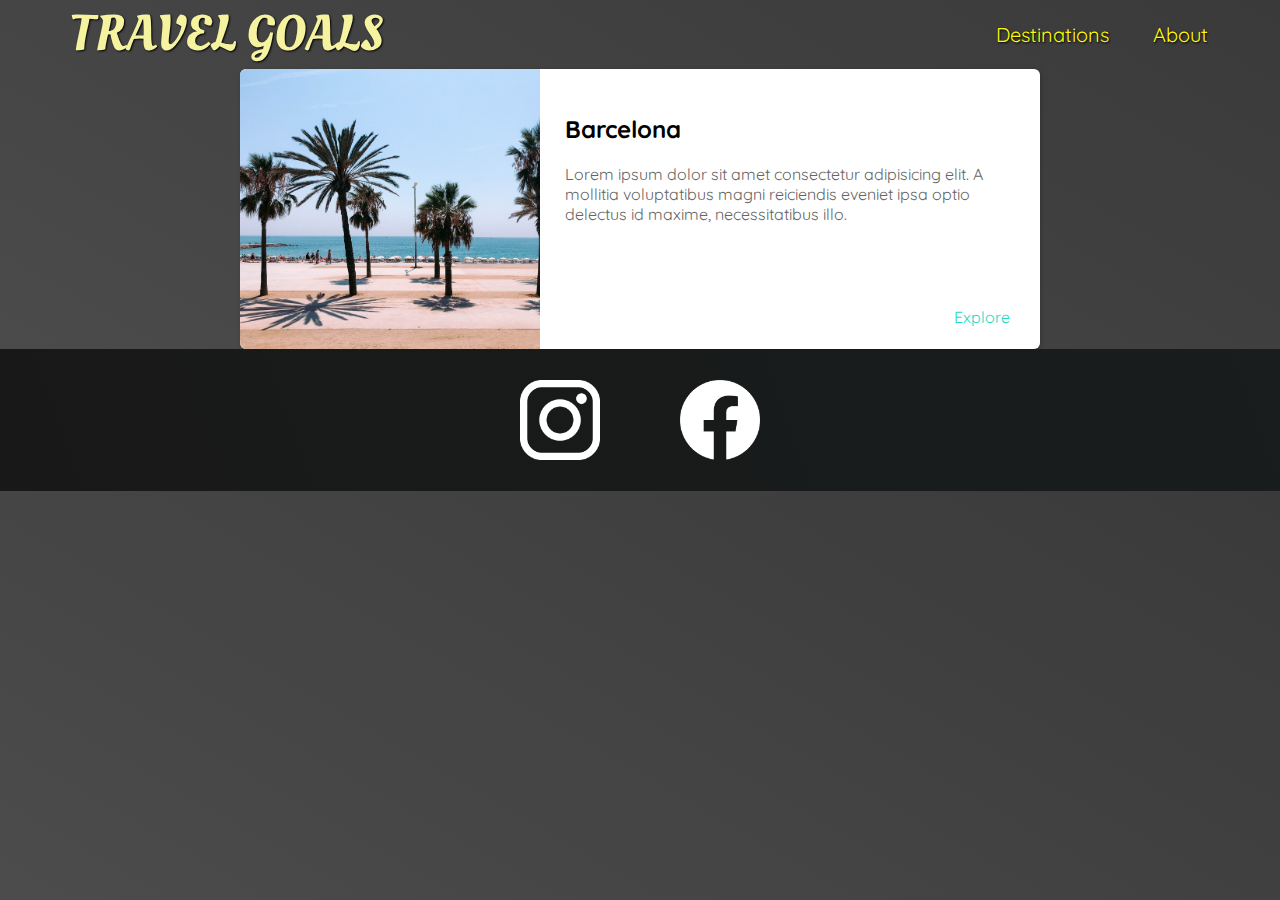
==== places.html @ e507346c "completed landing page" ====
<!DOCTYPE html>
<html lang="en">
  <head>
    <meta charset="UTF-8" />
    <link rel="stylesheet" href="shared.css"/>
    <link rel="stylesheet" href="places.css"/>
    <link
      href="https://fonts.googleapis.com/css2?family=Raleway:wght@700&family=Oleo+Script:wght@700&family=Quicksand:wght@300;500;700&display=swap"
      rel="stylesheet"
    />
    <title>Travel Goals</title>
  </head>
  <body>
    <header>
      <div id="page-logo">
        <a href="/index.html"> Travel Goals </a>
      </div>

      <nav>
        <ul>
          <li><a href="/places.html"> Destinations </a></li>
          <li><a href=""> About </a></li>
        </ul>
      </nav>
    </header>
    <main>
      <ul>
        <li>
          <img src="images/places/barcelona.jpg" alt="City of Barcelona" />
          <div class="item-content">
            
            <h2>Barcelona</h2>
            <p>
              Lorem ipsum dolor sit amet consectetur adipisicing elit. A
              mollitia voluptatibus magni reiciendis eveniet ipsa optio delectus
              id maxime, necessitatibus illo.
            </p>
            <div class="actions">
                <a href="https://en.wikipedia.org/wiki/Barcelona"> Explore</a>
              </div>
          </div>
          
        </li>
      </ul>
    </main>
    <footer>
      <ul>
        <li>
          <a href="https://www.instagram.com">
            <img src="/images/icons/insta.png" alt=" instagram Logo"
          /></a>
        </li>
        <li>
          <a href="https://www.facebook.com">
            <img src="/images/icons/facebook.png" alt=" facebook Logo"
          /></a>
        </li>
      </ul>
    </footer>
  </body>
</html>
---- shared.css ----
body {
    font-family: "Quicksand", sans-serif;
    margin: 0;
}

ul{
    list-style: none; 
    margin: 10;
    padding: 0;
   
}

header{
    display: flex;
    justify-content: space-between;
    align-items: center;
   
    position: absolute;
    width: 100%;
    box-sizing: content-box;
}
#page-logo a{
    padding: 10px ;
    font-family: "Oleo Script", sans-serif;
    color: rgb(245, 243, 160);
    font-size: 50px;
    text-decoration: none;
    text-transform: uppercase;
    text-shadow: 1px 1px 2px rgb(0, 0, 0);
    margin: 15px 60px;
    }

header ul{
    display: flex;
    margin: 15px 60px;
    
}

header li {
    margin-left: 20px;

}

header li a{
   
    text-decoration: none;
    color: rgb(255, 251, 0);
    font-size: 20px;
    padding: 12px;
    text-shadow: 1px 1px 2px rgba(0, 0, 0, 2);
}

header li a:hover{
    color: rgb(77, 77, 77);
    background-color: rgb(255, 251, 0);
    border-radius: 8px;
                                                                                   
}
footer{
    background: linear-gradient(70deg, rgb(24, 24, 24), rgb(25,29,29));
    padding: 15px;
}
footer ul{
    display: flex;
    justify-content: center;
   
}
footer li{
    width: 80px;
    height: 80px;
    margin: 0 40px;
    
   
}

footer img{
    width: 100%;
    height: 100%;
   
}
---- places.css ----
body{
    background: linear-gradient(30deg, rgb(77,77,77), rgb(58,58,58))
}

main li img{
    width: 300px;
    height: 280px ;
    object-fit:cover;
    
}
main ul{
    width: 800px;
    margin: 0 auto;
}

main li{
    display: flex;
    background-color: white;
    box-shadow: 1px 1px 4px rgb(0,0,0,0.2);
    border-radius: 6px;
    overflow:hidden;


}

header{
    position: static;
}

.item-content{
    padding: 25px;
}
.item-content p{
    color: rgb(101, 101, 101);
}

.actions{
    height: 40%;
   display: flex; 
   justify-content: flex-end;
   align-items:end;
}

.actions a{
    text-decoration: none;
    color: rgb(27, 217, 195);
    padding: 5px;
    border-radius:6px ;
}

.actions a:hover{
    background-color: rgb(210, 249, 249);
}
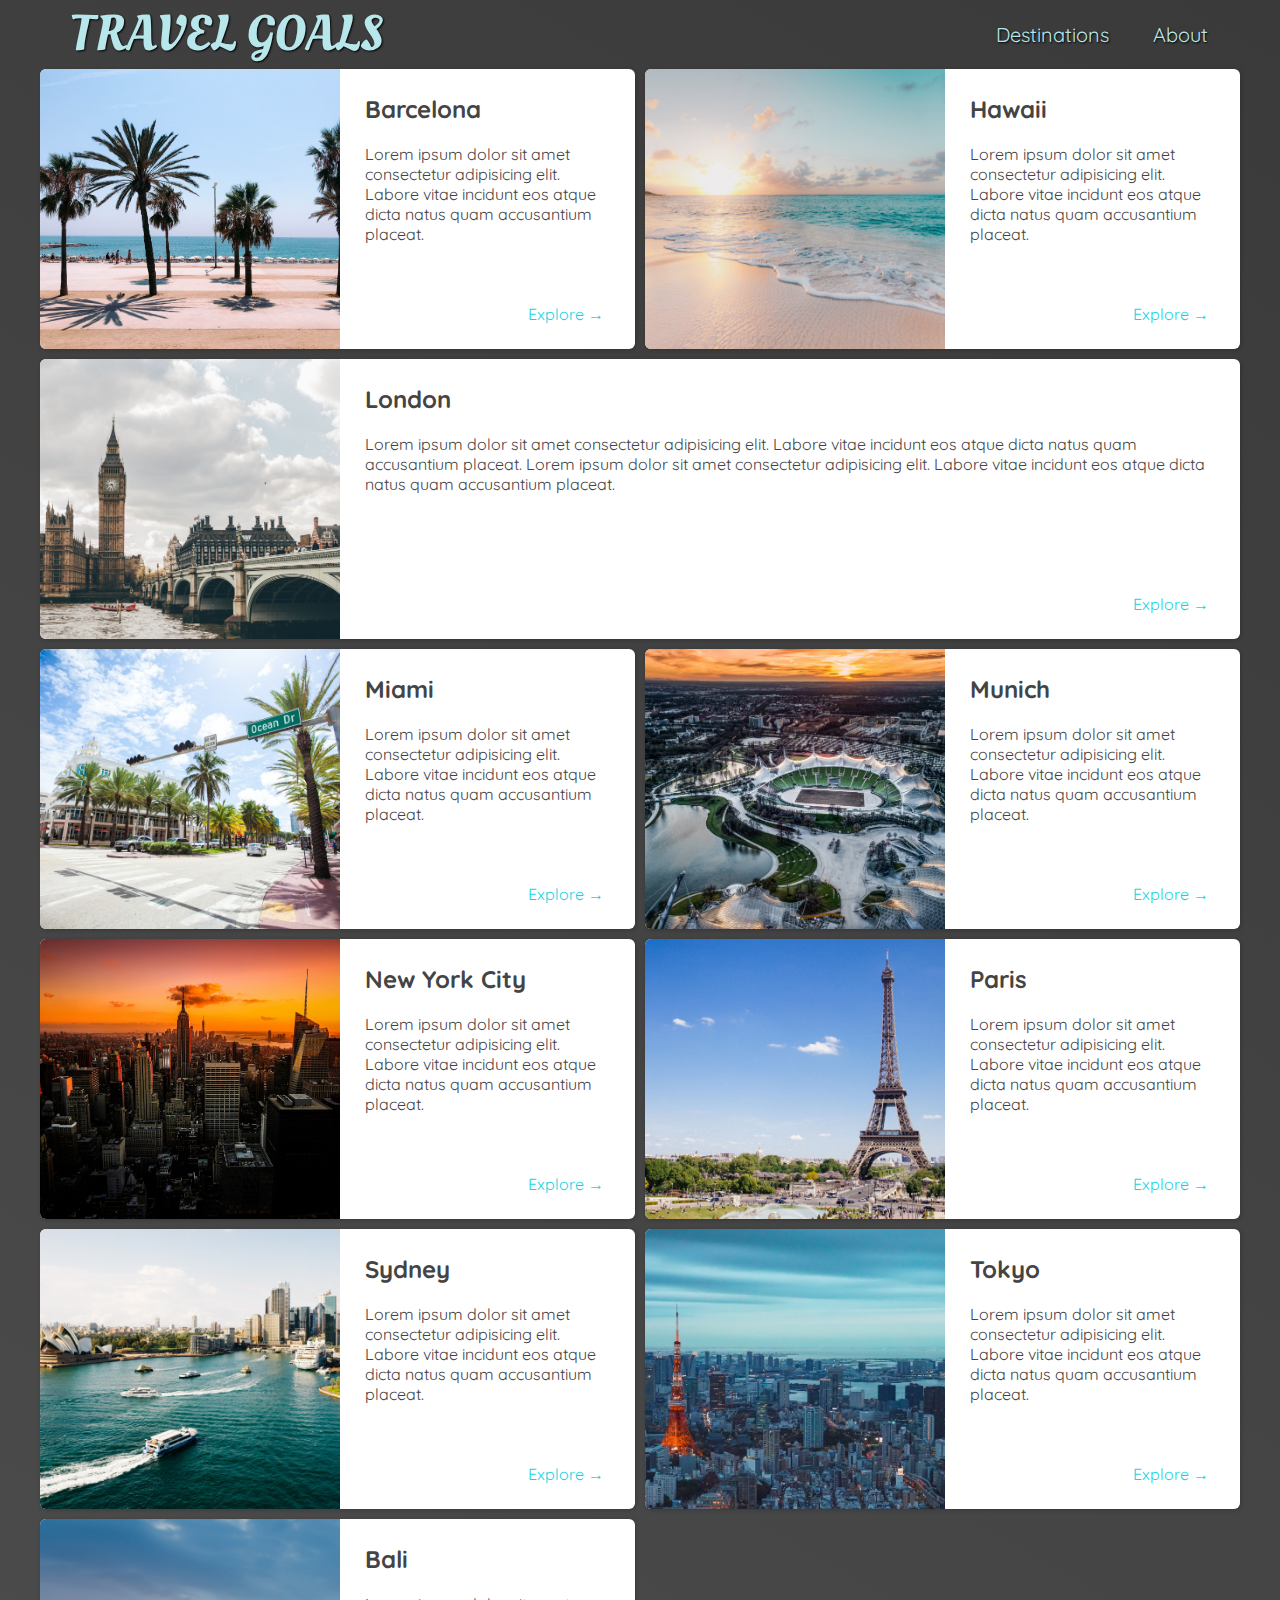
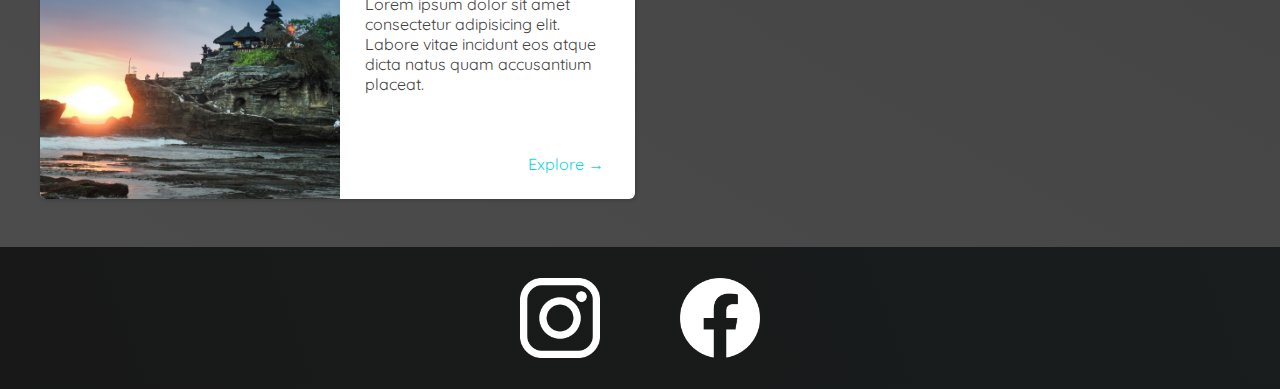
==== commit 958152f5: "Finished Website" ====
--- a/places.html
+++ b/places.html
@@ -24,24 +24,163 @@
       </nav>
     </header>
     <main>
-      <ul>
-        <li>
-          <img src="images/places/barcelona.jpg" alt="City of Barcelona" />
-          <div class="item-content">
-            
-            <h2>Barcelona</h2>
-            <p>
-              Lorem ipsum dolor sit amet consectetur adipisicing elit. A
-              mollitia voluptatibus magni reiciendis eveniet ipsa optio delectus
-              id maxime, necessitatibus illo.
-            </p>
-            <div class="actions">
-                <a href="https://en.wikipedia.org/wiki/Barcelona"> Explore</a>
-              </div>
-          </div>
-          
-        </li>
-      </ul>
+        <ul>
+            <li>
+              <img src="images/places/barcelona.jpg" alt="City of Barcelona" />
+              <div class="item-content">
+                <div>
+                  <h2>Barcelona</h2>
+                  <p>
+                    Lorem ipsum dolor sit amet consectetur adipisicing elit. Labore
+                    vitae incidunt eos atque dicta natus quam accusantium placeat.
+                  </p>
+                </div>
+                <div class="actions">
+                  <a href="https://en.wikipedia.org/wiki/Barcelona">Explore &#x2192</a>
+                </div>
+              </div>
+            </li>
+            <li>
+              <img src="images/places/hawaii.jpg" alt="Hawaii beach" />
+              <div class="item-content">
+                <div>
+                  <h2>Hawaii</h2>
+                  <p>
+                    Lorem ipsum dolor sit amet consectetur adipisicing elit. Labore
+                    vitae incidunt eos atque dicta natus quam accusantium placeat.
+                  </p>
+                </div>
+                <div class="actions">
+                  <a href="hhttps://en.wikipedia.org/wiki/Hawaii">Explore &#x2192</a>
+                </div>
+              </div>
+            </li>
+            <li>
+              <img src="images/places/london.jpg" alt="London city" />
+              <div class="item-content">
+                <div>
+                  <h2>London</h2>
+                  <p>
+                    Lorem ipsum dolor sit amet consectetur adipisicing elit. Labore
+                    vitae incidunt eos atque dicta natus quam accusantium placeat.
+                     Lorem ipsum dolor sit amet consectetur adipisicing elit. Labore
+                    vitae incidunt eos atque dicta natus quam accusantium placeat.
+                  </p>
+                  
+                </div>
+                <div class="actions">
+                  <a href="https://en.wikipedia.org/wiki/London">Explore &#x2192</a>
+                </div>
+              </div>
+            </li>
+            <li>
+              <img src="images/places/miami.jpg" alt="Miami streets" />
+              <div class="item-content">
+                <div>
+                  <h2>Miami</h2>
+                  <p>
+                    Lorem ipsum dolor sit amet consectetur adipisicing elit. Labore
+                    vitae incidunt eos atque dicta natus quam accusantium placeat.
+                  </p>
+                </div>
+                <div class="actions">
+                  <a href="https://en.wikipedia.org/wiki/Miami">Explore &#x2192</a>
+                </div>
+              </div>
+            </li>
+            <li>
+              <img src="images/places/munich.jpg" alt="Munich football stadium" />
+              <div class="item-content">
+                <div>
+                  <h2>Munich</h2>
+                  <p>
+                    Lorem ipsum dolor sit amet consectetur adipisicing elit. Labore
+                    vitae incidunt eos atque dicta natus quam accusantium placeat.
+                  </p>
+                </div>
+                <div class="actions">
+                  <a href="https://en.wikipedia.org/wiki/Munich">Explore &#x2192</a>
+                </div>
+              </div>
+            </li>
+            <li>
+              <img src="images/places/new-york-city.jpg" alt="New York City skyline" />
+              <div class="item-content">
+                <div>
+                  <h2>New York City</h2>
+                  <p>
+                    Lorem ipsum dolor sit amet consectetur adipisicing elit. Labore
+                    vitae incidunt eos atque dicta natus quam accusantium placeat.
+                  </p>
+                </div>
+                <div class="actions">
+                  <a href="https://en.wikipedia.org/wiki/New_York_City"
+                    >Explore &#x2192</a
+                  >
+                </div>
+              </div>
+            </li>
+            <li>
+              <img src="images/places/paris.jpg" alt="Paris city" />
+              <div class="item-content">
+                <div>
+                  <h2>Paris</h2>
+                  <p>
+                    Lorem ipsum dolor sit amet consectetur adipisicing elit. Labore
+                    vitae incidunt eos atque dicta natus quam accusantium placeat.
+                  </p>
+                </div>
+                <div class="actions">
+                  <a href="https://en.wikipedia.org/wiki/Paris">Explore &#x2192</a>
+                </div>
+              </div>
+            </li>
+            <li>
+              <img src="images/places/sydney.jpg" alt="Sydney beach" />
+              <div class="item-content">
+                <div>
+                  <h2>Sydney</h2>
+                  <p>
+                    Lorem ipsum dolor sit amet consectetur adipisicing elit. Labore
+                    vitae incidunt eos atque dicta natus quam accusantium placeat.
+                  </p>
+                </div>
+                <div class="actions">
+                  <a href="https://en.wikipedia.org/wiki/Sydney">Explore &#x2192</a>
+                </div>
+              </div>
+            </li>
+            <li>
+              <img src="images/places/tokyo.jpg" alt="Tokyo skyline" />
+              <div class="item-content">
+                <div>
+                  <h2>Tokyo</h2>
+                  <p>
+                    Lorem ipsum dolor sit amet consectetur adipisicing elit. Labore
+                    vitae incidunt eos atque dicta natus quam accusantium placeat.
+                  </p>
+                </div>
+                <div class="actions">
+                  <a href="https://en.wikipedia.org/wiki/Tokyo">Explore &#x2192</a>
+                </div>
+              </div>
+            </li>
+            <li>
+              <img src="images/places/bali.jpg" alt="Bali beach" />
+              <div class="item-content">
+                <div>
+                  <h2>Bali</h2>
+                  <p>
+                    Lorem ipsum dolor sit amet consectetur adipisicing elit. Labore
+                    vitae incidunt eos atque dicta natus quam accusantium placeat.
+                  </p>
+                </div>
+                <div class="actions">
+                  <a href="https://en.wikipedia.org/wiki/Bali">Explore &#x2192</a>
+                </div>
+              </div>
+            </li>
+          </ul>
     </main>
     <footer>
       <ul>
--- a/places.css
+++ b/places.css
@@ -1,5 +1,6 @@
 body{
-    background: linear-gradient(30deg, rgb(77,77,77), rgb(58,58,58))
+    background: linear-gradient(30deg, rgb(77,77,77), rgb(58,58,58));
+    color: rgb(68, 68, 68)
 }
 
 main li img{
@@ -9,8 +10,12 @@
     
 }
 main ul{
-    width: 800px;
-    margin: 0 auto;
+    width: 1200px;
+    margin: 0 auto 48px auto;
+    display: grid;
+    gap: 10px 10px;
+    grid-template-columns: 1fr 1fr;
+    justify-content:space-around;
 }
 
 main li{
@@ -19,9 +24,27 @@
     box-shadow: 1px 1px 4px rgb(0,0,0,0.2);
     border-radius: 6px;
     overflow:hidden;
+    width: 100%;
+}
+
+main li:nth-of-type(3){
+    grid-column: 1/ span 2;
+}
+header li a {
+    color: rgb(183, 230, 235);
+}
+
+header nav a:hover{
+    background-color: rgb(183, 230, 235);
+    color: rgb(59, 59, 59);
+
+}
+
+#page-logo a{
+   color: rgb(183, 230, 235);
+    }
 
 
-}
 
 header{
     position: static;
@@ -29,26 +52,33 @@
 
 .item-content{
     padding: 25px;
-}
-.item-content p{
-    color: rgb(101, 101, 101);
+    display: flex;
+    flex-direction: column;
+    justify-content: space-between;
+   
 }
 
+.item-content h2{
+    margin-top: 0px;
+
+}
+
+
 .actions{
-    height: 40%;
-   display: flex; 
-   justify-content: flex-end;
-   align-items:end;
+    text-align: right;
 }
+
+
 
 .actions a{
     text-decoration: none;
-    color: rgb(27, 217, 195);
-    padding: 5px;
+    color: rgb(22, 211, 228);
+    padding: 6px;
     border-radius:6px ;
+    
 }
 
 .actions a:hover{
-    background-color: rgb(210, 249, 249);
+    background-color: rgb(235, 253, 255);
 }
 
